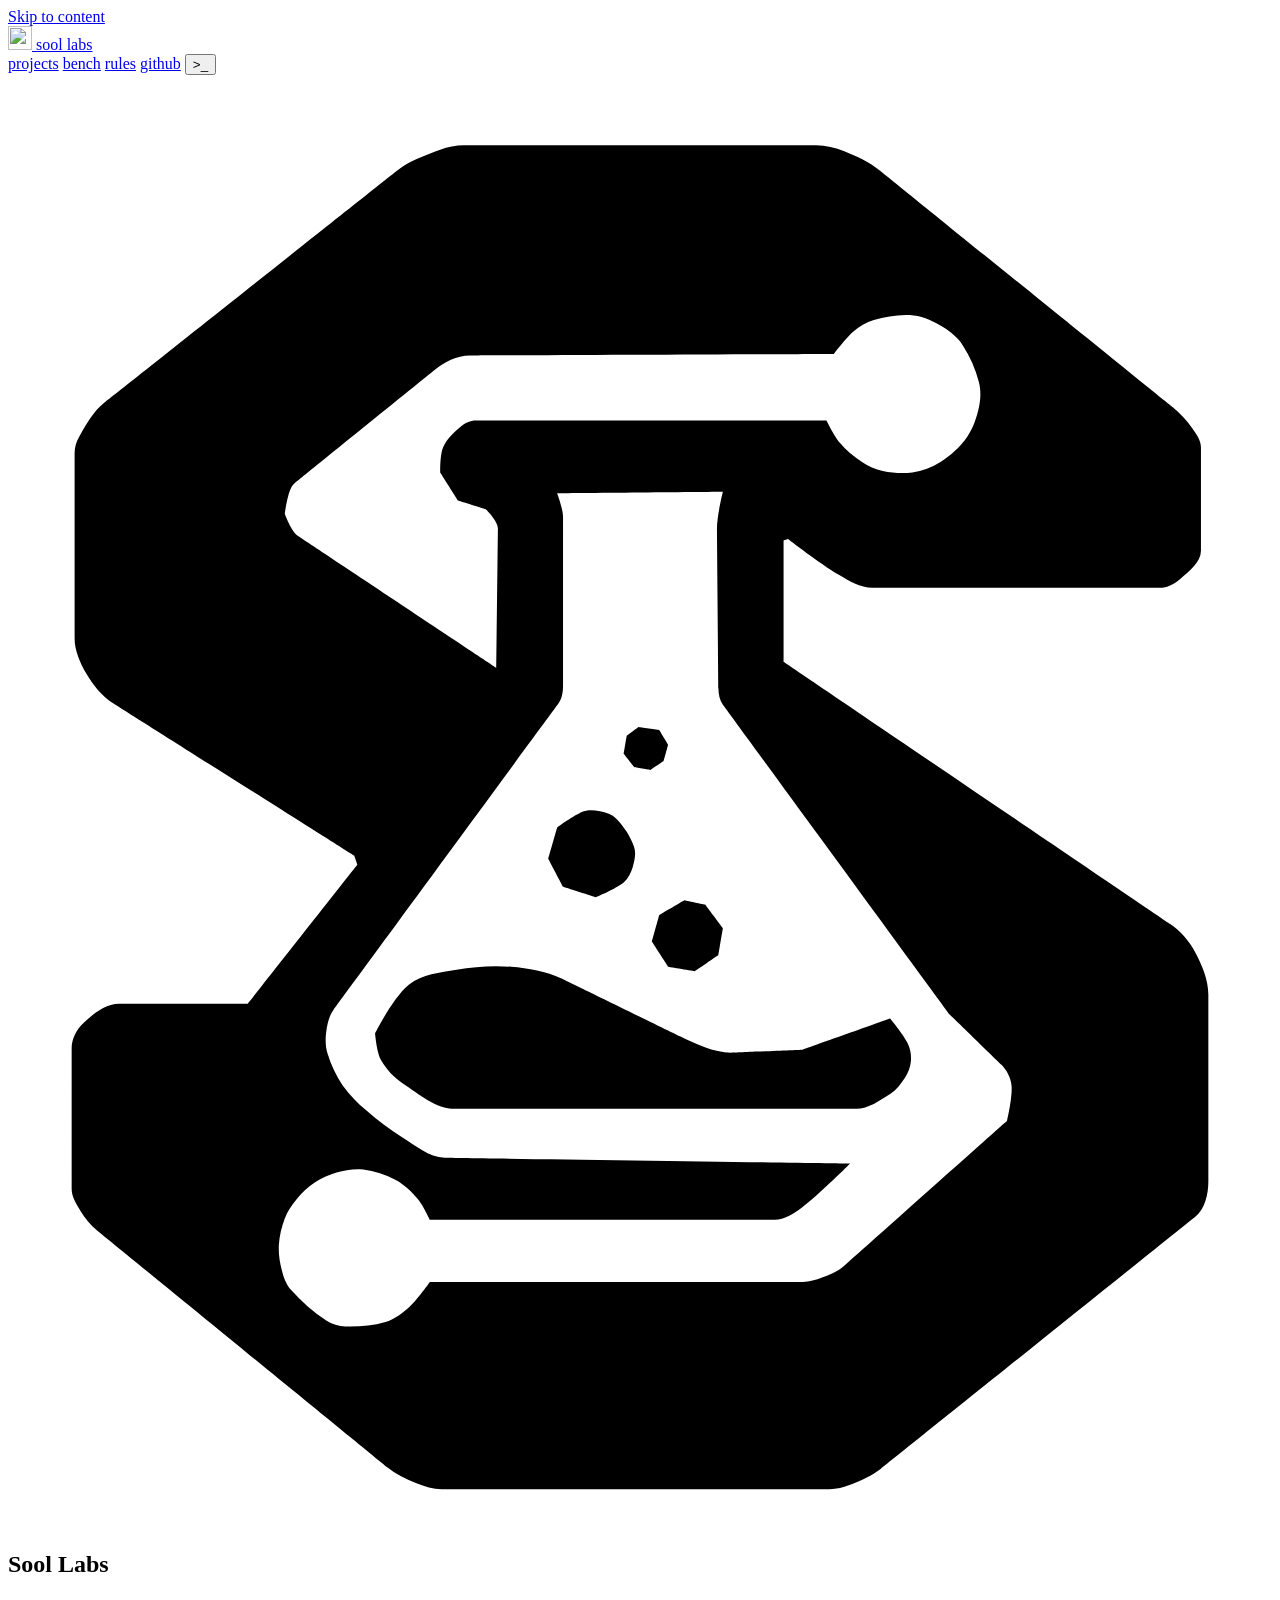
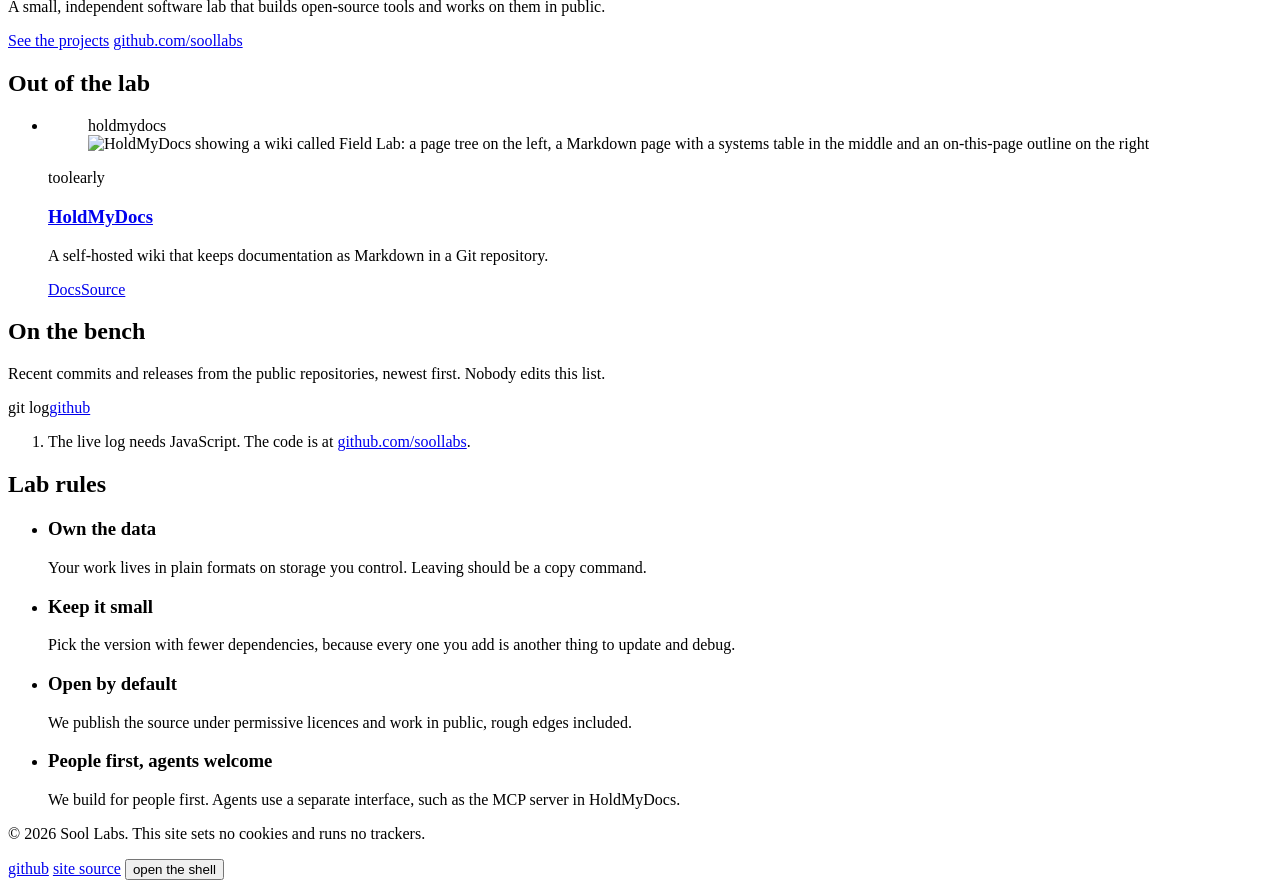
==== public/index.html @ bbd51aef "feat: add sool.dev site" ====
<!doctype html>
<html lang="en-GB">
<head>
  <meta charset="utf-8">
  <meta name="viewport" content="width=device-width, initial-scale=1">
  <title>Sool Labs</title>
  <meta name="description" content="Sool Labs is a small, independent software lab that builds open-source tools and works on them in public.">
  <meta name="theme-color" content="#000000">
  <link rel="canonical" href="https://sool.dev/">
  <link rel="icon" href="/img/mark.svg" type="image/svg+xml">
  <meta property="og:type" content="website">
  <meta property="og:url" content="https://sool.dev/">
  <meta property="og:title" content="Sool Labs">
  <meta property="og:description" content="A small, independent software lab that builds open-source tools and works on them in public.">
  <meta property="og:image" content="https://sool.dev/img/og.png">
  <meta name="twitter:card" content="summary_large_image">
  <link rel="preload" href="/fonts/archivo.woff2" as="font" type="font/woff2" crossorigin>
  <link rel="stylesheet" href="/css/site.css">
  <script src="/js/site.js" defer></script>
</head>
<body>
  <a class="skip" href="#main">Skip to content</a>

  <header class="nav">
    <a class="brand" href="/" aria-label="Sool Labs home">
      <img src="/img/mark.svg" alt="" width="24" height="24">
      <span>sool labs</span>
    </a>
    <nav aria-label="Primary">
      <a href="#projects">projects</a>
      <a href="#bench">bench</a>
      <a href="#rules">rules</a>
      <a href="https://github.com/soollabs" rel="noopener">github</a>
      <button class="nav-term" type="button" data-term-open aria-label="Open the lab shell">&gt;_</button>
    </nav>
  </header>

  <main id="main">
    <section class="hero" aria-labelledby="hero-title">
      <h1 id="hero-title">
        <svg class="mark" viewBox="200 130 854 980" aria-hidden="true"><path pathLength="1" fill-rule="evenodd" d="M 448.0 764.0 C 448.0 764.0 449.0 776.6 452.0 782.0 C 455.6 788.4 460.9 794.0 467.0 798.0 C 477.8 805.1 489.0 815.0 502.0 815.0 C 502.0 815.0 773.0 815.0 773.0 815.0 C 781.4 815.0 788.9 809.5 796.0 805.0 C 800.2 802.3 803.3 798.2 806.0 794.0 C 808.1 790.7 809.7 786.9 810.0 783.0 C 810.4 779.0 809.8 774.7 808.0 771.0 C 805.0 764.8 796.0 754.0 796.0 754.0 C 796.0 754.0 737.0 775.0 737.0 775.0 C 737.0 775.0 690.0 777.0 690.0 777.0 C 677.5 777.5 665.3 771.5 654.0 766.0 C 654.0 766.0 574.0 727.0 574.0 727.0 C 563.5 721.9 551.6 720.0 540.0 719.0 C 527.7 718.0 515.2 718.9 503.0 721.0 C 492.0 722.9 479.8 724.1 471.0 731.0 C 460.4 739.3 448.0 764.0 448.0 764.0 Z M 657.0 674.0 C 657.0 674.0 640.0 684.0 640.0 684.0 C 640.0 684.0 635.0 702.0 635.0 702.0 C 635.0 702.0 646.0 719.0 646.0 719.0 C 646.0 719.0 664.0 722.0 664.0 722.0 C 664.0 722.0 680.0 711.0 680.0 711.0 C 680.0 711.0 683.0 693.0 683.0 693.0 C 683.0 693.0 671.0 677.0 671.0 677.0 C 671.0 677.0 657.0 674.0 657.0 674.0 Z M 589.0 614.0 C 582.4 616.5 571.0 625.0 571.0 625.0 C 571.0 625.0 565.0 646.0 565.0 646.0 C 565.0 646.0 575.0 665.0 575.0 665.0 C 575.0 665.0 597.0 672.0 597.0 672.0 C 597.0 672.0 610.4 666.5 616.0 662.0 C 619.0 659.6 620.9 655.7 622.0 652.0 C 623.3 647.5 624.5 642.4 623.0 638.0 C 620.6 630.9 616.2 624.4 611.0 619.0 C 608.2 616.1 603.9 614.9 600.0 614.0 C 596.4 613.2 592.4 612.7 589.0 614.0 Z M 626.0 557.0 C 626.0 557.0 618.0 563.0 618.0 563.0 C 618.0 563.0 616.0 575.0 616.0 575.0 C 616.0 575.0 623.0 584.0 623.0 584.0 C 623.0 584.0 634.0 586.0 634.0 586.0 C 634.0 586.0 643.0 580.0 643.0 580.0 C 643.0 580.0 646.0 569.0 646.0 569.0 C 646.0 569.0 640.0 559.0 640.0 559.0 C 640.0 559.0 626.0 557.0 626.0 557.0 Z M 492.0 167.0 C 482.0 170.8 471.4 174.3 463.0 181.0 C 463.0 181.0 265.0 338.0 265.0 338.0 C 257.5 343.9 252.8 352.8 248.0 361.0 C 246.1 364.3 245.0 368.2 245.0 372.0 C 245.0 372.0 245.0 497.0 245.0 497.0 C 245.0 505.4 248.7 513.7 253.0 521.0 C 257.6 528.7 263.4 536.2 271.0 541.0 C 271.0 541.0 434.0 644.0 434.0 644.0 C 434.0 644.0 436.0 650.0 436.0 650.0 C 436.0 650.0 362.0 744.0 362.0 744.0 C 362.0 744.0 275.0 744.0 275.0 744.0 C 265.9 744.0 257.6 750.8 251.0 757.0 C 246.4 761.3 243.0 767.7 243.0 774.0 C 243.0 774.0 243.0 869.0 243.0 869.0 C 243.0 874.4 246.2 879.4 249.0 884.0 C 251.9 888.9 255.6 893.4 260.0 897.0 C 260.0 897.0 456.0 1057.0 456.0 1057.0 C 461.9 1061.8 468.9 1065.1 476.0 1068.0 C 481.4 1070.2 487.2 1072.0 493.0 1072.0 C 493.0 1072.0 755.0 1072.0 755.0 1072.0 C 759.8 1072.0 764.6 1070.8 769.0 1069.0 C 776.3 1066.1 783.8 1062.9 790.0 1058.0 C 790.0 1058.0 1002.0 888.0 1002.0 888.0 C 1008.7 882.7 1011.0 872.5 1011.0 864.0 C 1011.0 864.0 1011.0 738.0 1011.0 738.0 C 1011.0 727.9 1006.8 717.9 1002.0 709.0 C 998.0 701.5 992.0 694.8 985.0 690.0 C 985.0 690.0 724.0 513.0 724.0 513.0 C 724.0 513.0 724.0 431.0 724.0 431.0 C 724.0 431.0 727.0 430.0 727.0 430.0 C 727.0 430.0 749.0 447.0 761.0 454.0 C 768.1 458.1 775.8 463.0 784.0 463.0 C 784.0 463.0 978.0 463.0 978.0 463.0 C 983.1 463.0 988.2 460.4 992.0 457.0 C 997.9 451.8 1006.0 445.9 1006.0 438.0 C 1006.0 438.0 1006.0 368.0 1006.0 368.0 C 1006.0 363.2 1002.7 358.9 1000.0 355.0 C 996.3 349.8 992.0 345.0 987.0 341.0 C 987.0 341.0 789.0 181.0 789.0 181.0 C 781.9 175.3 773.5 171.3 765.0 168.0 C 759.0 165.6 752.5 164.0 746.0 164.0 C 746.0 164.0 508.0 164.0 508.0 164.0 C 502.6 164.0 497.1 165.1 492.0 167.0 Z M 683.0 398.0 C 683.0 398.0 678.9 414.6 679.0 423.0 C 679.0 423.0 680.0 531.0 680.0 531.0 C 680.0 534.8 680.8 538.9 683.0 542.0 C 683.0 542.0 836.0 751.0 836.0 751.0 C 836.0 751.0 871.0 785.0 871.0 785.0 C 874.7 788.6 877.5 793.8 878.0 799.0 C 878.8 807.0 875.0 823.0 875.0 823.0 C 875.0 823.0 765.0 921.0 765.0 921.0 C 760.8 924.8 755.3 926.9 750.0 929.0 C 745.9 930.6 741.4 932.0 737.0 932.0 C 737.0 932.0 485.0 932.0 485.0 932.0 C 485.0 932.0 476.5 944.1 471.0 949.0 C 466.3 953.2 461.0 957.2 455.0 959.0 C 446.3 961.6 437.1 962.2 428.0 962.0 C 423.5 961.9 418.8 960.5 415.0 958.0 C 406.2 952.0 398.0 945.0 391.0 937.0 C 387.8 933.4 386.2 928.6 385.0 924.0 C 383.5 918.5 382.7 912.7 383.0 907.0 C 383.4 900.9 384.8 894.7 387.0 889.0 C 388.8 884.3 391.7 879.9 395.0 876.0 C 398.5 871.8 402.5 868.0 407.0 865.0 C 411.6 861.9 416.7 859.5 422.0 858.0 C 427.8 856.4 434.0 855.3 440.0 856.0 C 447.6 857.0 455.2 859.3 462.0 863.0 C 467.8 866.1 472.7 871.0 477.0 876.0 C 480.5 880.1 485.0 890.0 485.0 890.0 C 485.0 890.0 718.0 890.0 718.0 890.0 C 724.6 890.0 730.7 885.9 736.0 882.0 C 747.9 873.1 769.0 852.0 769.0 852.0 C 769.0 852.0 495.0 848.0 495.0 848.0 C 484.3 847.8 475.2 839.5 466.0 834.0 C 457.4 828.8 449.5 822.6 442.0 816.0 C 436.1 810.9 430.4 805.4 426.0 799.0 C 421.6 792.6 418.3 785.4 416.0 778.0 C 414.5 773.2 414.3 768.0 415.0 763.0 C 415.7 757.8 416.9 752.2 420.0 748.0 C 420.0 748.0 572.0 541.0 572.0 541.0 C 574.4 537.7 575.0 533.1 575.0 529.0 C 575.0 529.0 575.0 415.0 575.0 415.0 C 575.0 409.5 571.0 399.0 571.0 399.0 C 571.0 399.0 683.0 398.0 683.0 398.0 Z M 856.0 324.0 C 857.4 329.5 857.2 335.5 856.0 341.0 C 854.5 348.0 852.1 355.1 848.0 361.0 C 843.3 367.8 836.9 373.5 830.0 378.0 C 824.3 381.7 817.7 384.0 811.0 385.0 C 804.4 386.0 797.5 385.3 791.0 384.0 C 786.0 383.0 781.2 380.8 777.0 378.0 C 771.5 374.4 766.3 370.0 762.0 365.0 C 758.2 360.6 753.0 350.0 753.0 350.0 C 753.0 350.0 516.0 350.0 516.0 350.0 C 512.4 350.0 508.8 351.7 506.0 354.0 C 501.2 357.9 496.5 362.4 494.0 368.0 C 491.7 373.2 492.0 385.0 492.0 385.0 C 492.0 385.0 504.0 404.0 504.0 404.0 C 504.0 404.0 523.0 410.0 523.0 410.0 C 523.0 410.0 531.1 417.9 531.0 423.0 C 531.0 423.0 530.0 517.0 530.0 517.0 C 530.0 517.0 396.0 428.0 396.0 428.0 C 391.1 424.8 387.0 413.0 387.0 413.0 C 387.0 413.0 388.5 401.2 391.0 396.0 C 392.6 392.6 396.1 390.4 399.0 388.0 C 399.0 388.0 488.0 316.0 488.0 316.0 C 494.7 310.5 503.3 306.0 512.0 306.0 C 512.0 306.0 758.0 305.0 758.0 305.0 C 758.0 305.0 766.0 294.3 771.0 290.0 C 775.1 286.5 779.8 283.4 785.0 282.0 C 793.7 279.7 803.0 278.0 812.0 279.0 C 819.1 279.8 825.9 283.3 832.0 287.0 C 837.0 290.1 841.8 294.1 845.0 299.0 C 850.0 306.6 853.7 315.2 856.0 324.0 Z"/></svg>
        <span>Sool Labs</span>
      </h1>
      <p class="lead">A small, independent software lab that builds open-source tools and works on them in public.</p>
      <p class="cta">
        <a class="btn" href="#projects">See the projects</a>
        <a class="btn ghost" href="https://github.com/soollabs" rel="noopener">github.com/soollabs</a>
      </p>
    </section>

    <section id="projects" class="section" aria-labelledby="projects-title">
      <h2 id="projects-title">Out of the lab</h2>

      <!-- One <li> per project; the shell's `ls` command reads this list. -->
      <ul class="cards">
        <li class="card card-wide">
          <figure class="shot">
            <div class="term-bar"><span>holdmydocs</span></div>
            <img src="/img/hmd-field-lab.png" width="1440" height="960" decoding="async" alt="HoldMyDocs showing a wiki called Field Lab: a page tree on the left, a Markdown page with a systems table in the middle and an on-this-page outline on the right">
          </figure>
          <p class="card-meta"><span class="kind">tool</span><span class="st early">early</span><span class="chip" data-release="soollabs/holdmydocs" hidden></span></p>
          <h3><a href="https://hmd.sool.dev" rel="noopener">HoldMyDocs</a></h3>
          <p class="what">A self-hosted wiki that keeps documentation as Markdown in a Git repository.</p>
          <p class="card-links"><a class="btn" href="https://hmd.sool.dev" rel="noopener">Docs</a><a class="btn ghost" href="https://github.com/soollabs/holdmydocs" rel="noopener">Source</a></p>
        </li>
      </ul>
    </section>

    <!-- Bench: live from GitHub (see js/site.js, "Bench feed") -->
    <section id="bench" class="section" aria-labelledby="bench-title">
      <h2 id="bench-title">On the bench</h2>
      <p class="section-lead">Recent commits and releases from the public repositories, newest first. Nobody edits this list.</p>
      <div class="feed term" data-feed="soollabs">
        <div class="term-bar"><span>git log</span><a href="https://github.com/soollabs" rel="noopener">github</a></div>
        <ol class="feed-body" aria-live="polite">
          <li class="feed-msg">The live log needs JavaScript. The code is at <a href="https://github.com/soollabs" rel="noopener">github.com/soollabs</a>.</li>
        </ol>
      </div>
    </section>

    <section id="rules" class="section" aria-labelledby="rules-title">
      <h2 id="rules-title">Lab rules</h2>
      <ul class="rules">
        <li><h3>Own the data</h3><p>Your work lives in plain formats on storage you control. Leaving should be a copy command.</p></li>
        <li><h3>Keep it small</h3><p>Pick the version with fewer dependencies, because every one you add is another thing to update and debug.</p></li>
        <li><h3>Open by default</h3><p>We publish the source under permissive licences and work in public, rough edges included.</p></li>
        <li><h3>People first, agents welcome</h3><p>We build for people first. Agents use a separate interface, such as the MCP server in HoldMyDocs.</p></li>
      </ul>
    </section>
  </main>

  <footer class="foot">
    <p>© <span data-year>2026</span> Sool Labs. This site sets no cookies and runs no trackers.</p>
    <p>
      <a href="https://github.com/soollabs" rel="noopener">github</a>
      <a href="https://github.com/soollabs/sool.dev" rel="noopener">site source</a>
      <button type="button" data-term-open>open the shell</button>
    </p>
  </footer>

  <!-- Lab shell; the single-key shortcut is opt-in. -->
  <dialog class="shell" aria-label="Lab shell">
    <div class="term-bar"><span>guest@sool.dev</span><button class="copy" type="button" data-term-close aria-label="Close shell">esc</button></div>
    <p class="shell-help" id="shell-help">Type <code>help</code> for commands. Press Escape to close.</p>
    <label class="shell-help"><input type="checkbox" data-term-shortcut> Enable <kbd>`</kbd> shortcut for this visit</label>
    <div class="shell-out" role="log" aria-live="polite"></div>
    <form class="shell-in">
      <label for="shell-cmd"><span aria-hidden="true"><span class="g">guest@sool</span>:~$</span><span class="sr">Shell command</span></label>
      <input id="shell-cmd" aria-describedby="shell-help" autocomplete="off" autocapitalize="off" spellcheck="false">
    </form>
  </dialog>
</body>
</html>
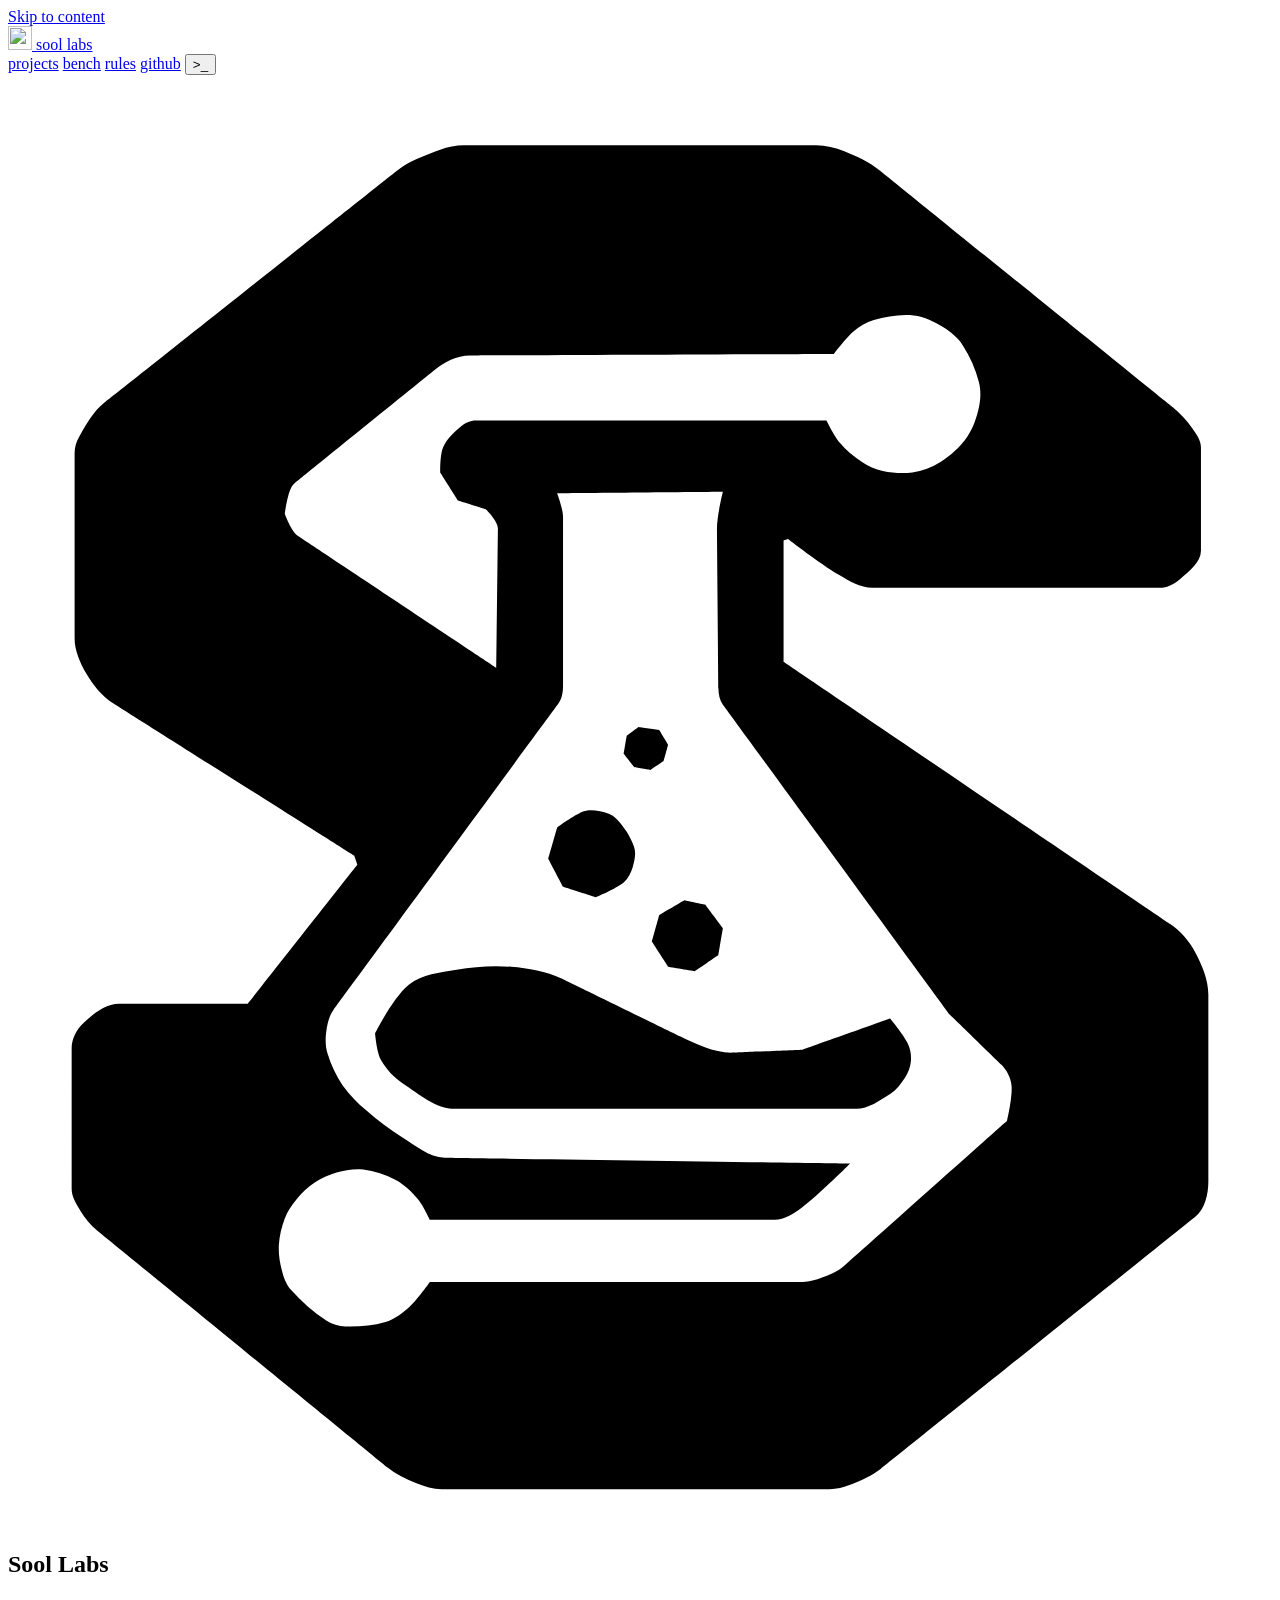
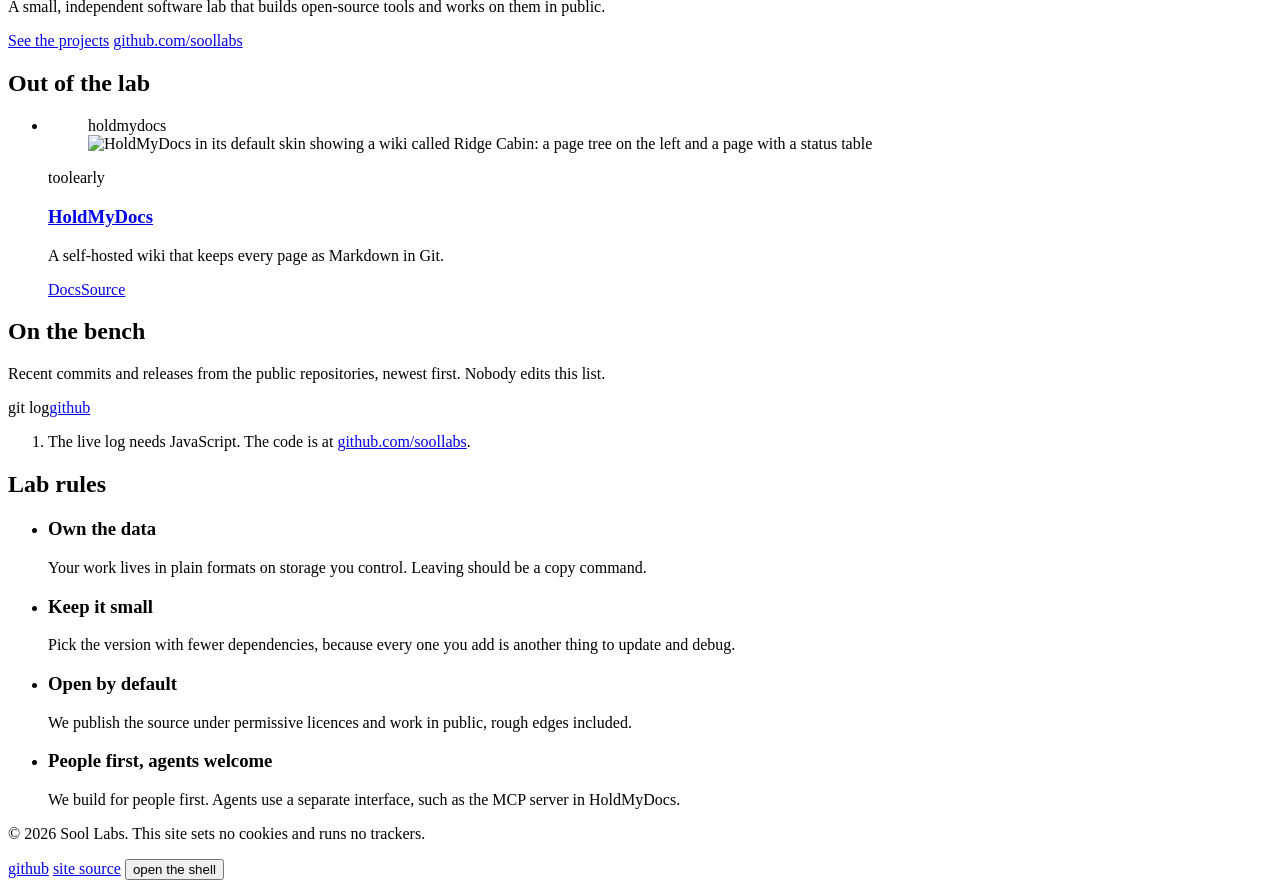
==== commit 4e79ac51: "fix: show the default skin on the holdmydocs card" ====
--- a/public/index.html
+++ b/public/index.html
@@ -8,6 +8,7 @@
   <meta name="theme-color" content="#000000">
   <link rel="canonical" href="https://sool.dev/">
   <link rel="icon" href="/img/mark.svg" type="image/svg+xml">
+  <link rel="apple-touch-icon" href="/img/apple-touch-icon.png">
   <meta property="og:type" content="website">
   <meta property="og:url" content="https://sool.dev/">
   <meta property="og:title" content="Sool Labs">
@@ -56,11 +57,11 @@
         <li class="card card-wide">
           <figure class="shot">
             <div class="term-bar"><span>holdmydocs</span></div>
-            <img src="/img/hmd-field-lab.png" width="1440" height="960" decoding="async" alt="HoldMyDocs showing a wiki called Field Lab: a page tree on the left, a Markdown page with a systems table in the middle and an on-this-page outline on the right">
+            <img src="/img/hmd.png" width="2000" height="1334" decoding="async" alt="HoldMyDocs in its default skin showing a wiki called Ridge Cabin: a page tree on the left and a page with a status table">
           </figure>
           <p class="card-meta"><span class="kind">tool</span><span class="st early">early</span><span class="chip" data-release="soollabs/holdmydocs" hidden></span></p>
           <h3><a href="https://hmd.sool.dev" rel="noopener">HoldMyDocs</a></h3>
-          <p class="what">A self-hosted wiki that keeps documentation as Markdown in a Git repository.</p>
+          <p class="what">A self-hosted wiki that keeps every page as Markdown in Git.</p>
           <p class="card-links"><a class="btn" href="https://hmd.sool.dev" rel="noopener">Docs</a><a class="btn ghost" href="https://github.com/soollabs/holdmydocs" rel="noopener">Source</a></p>
         </li>
       </ul>
